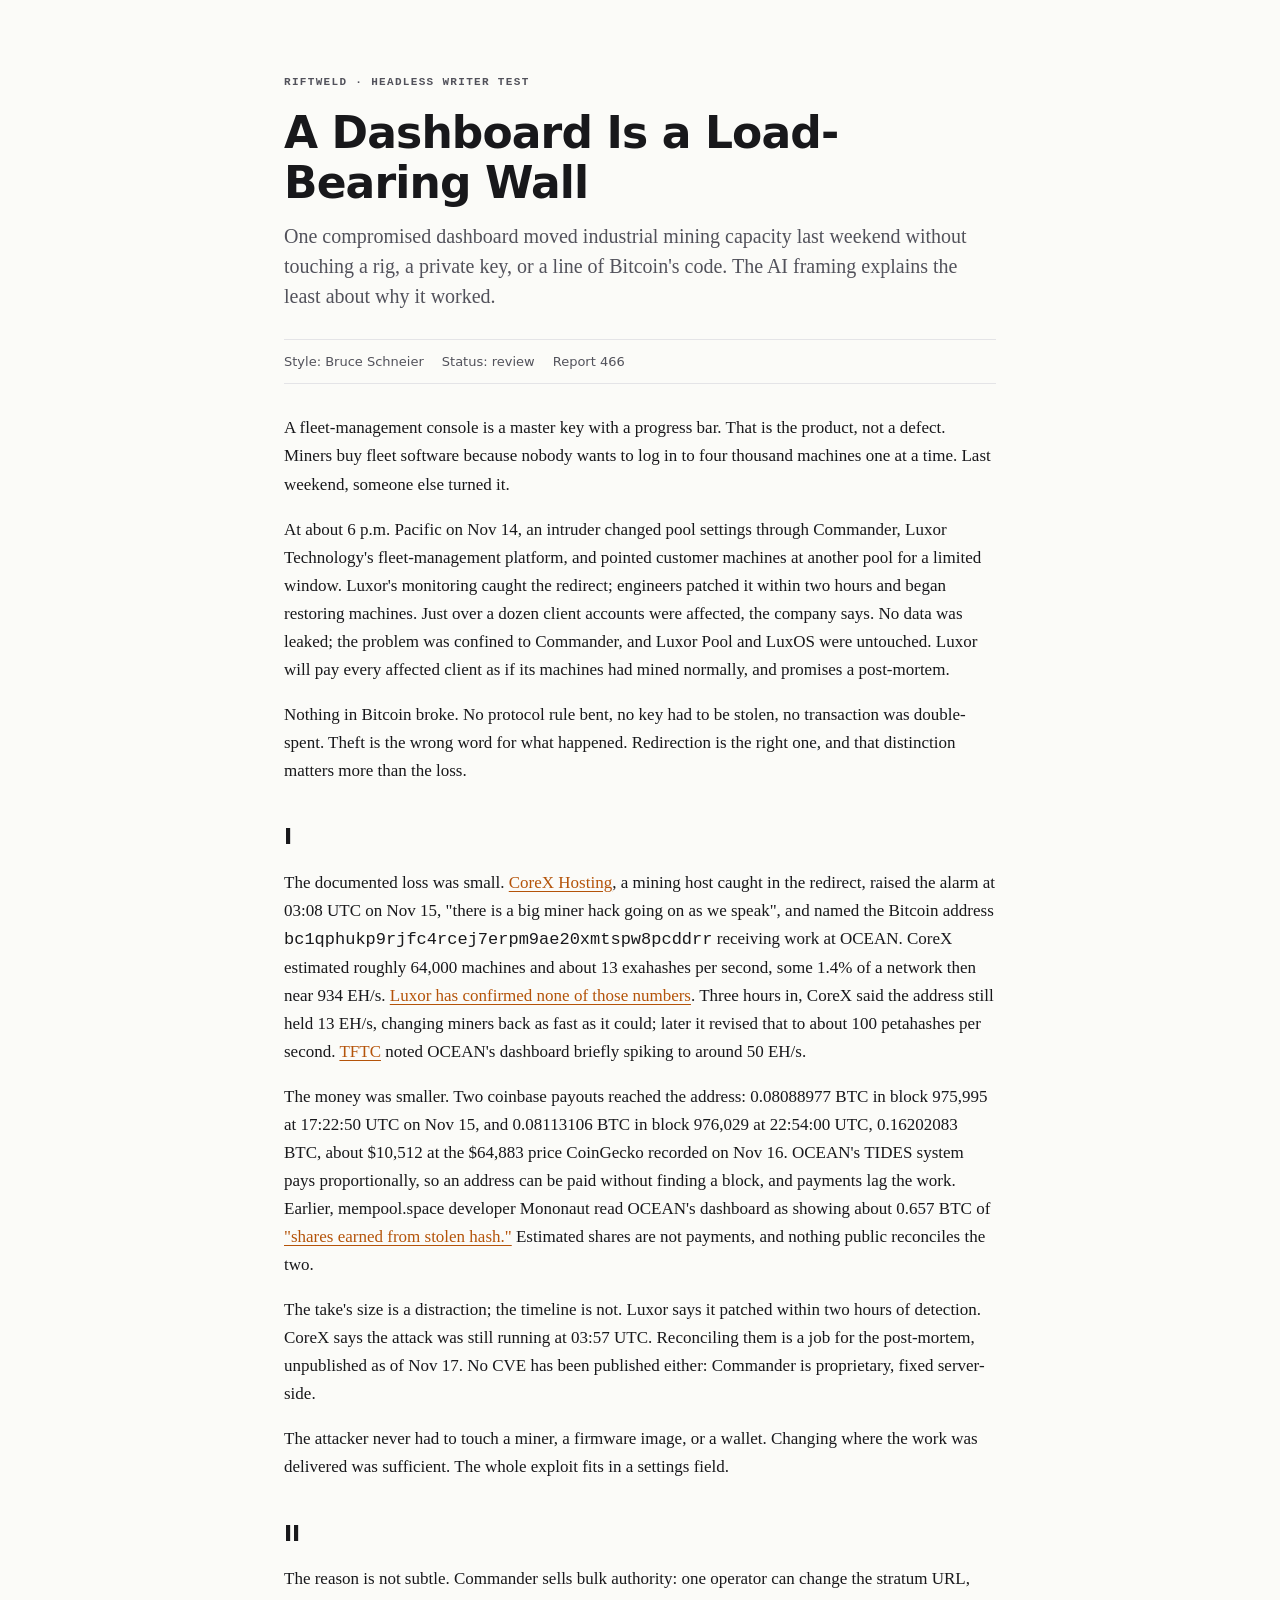
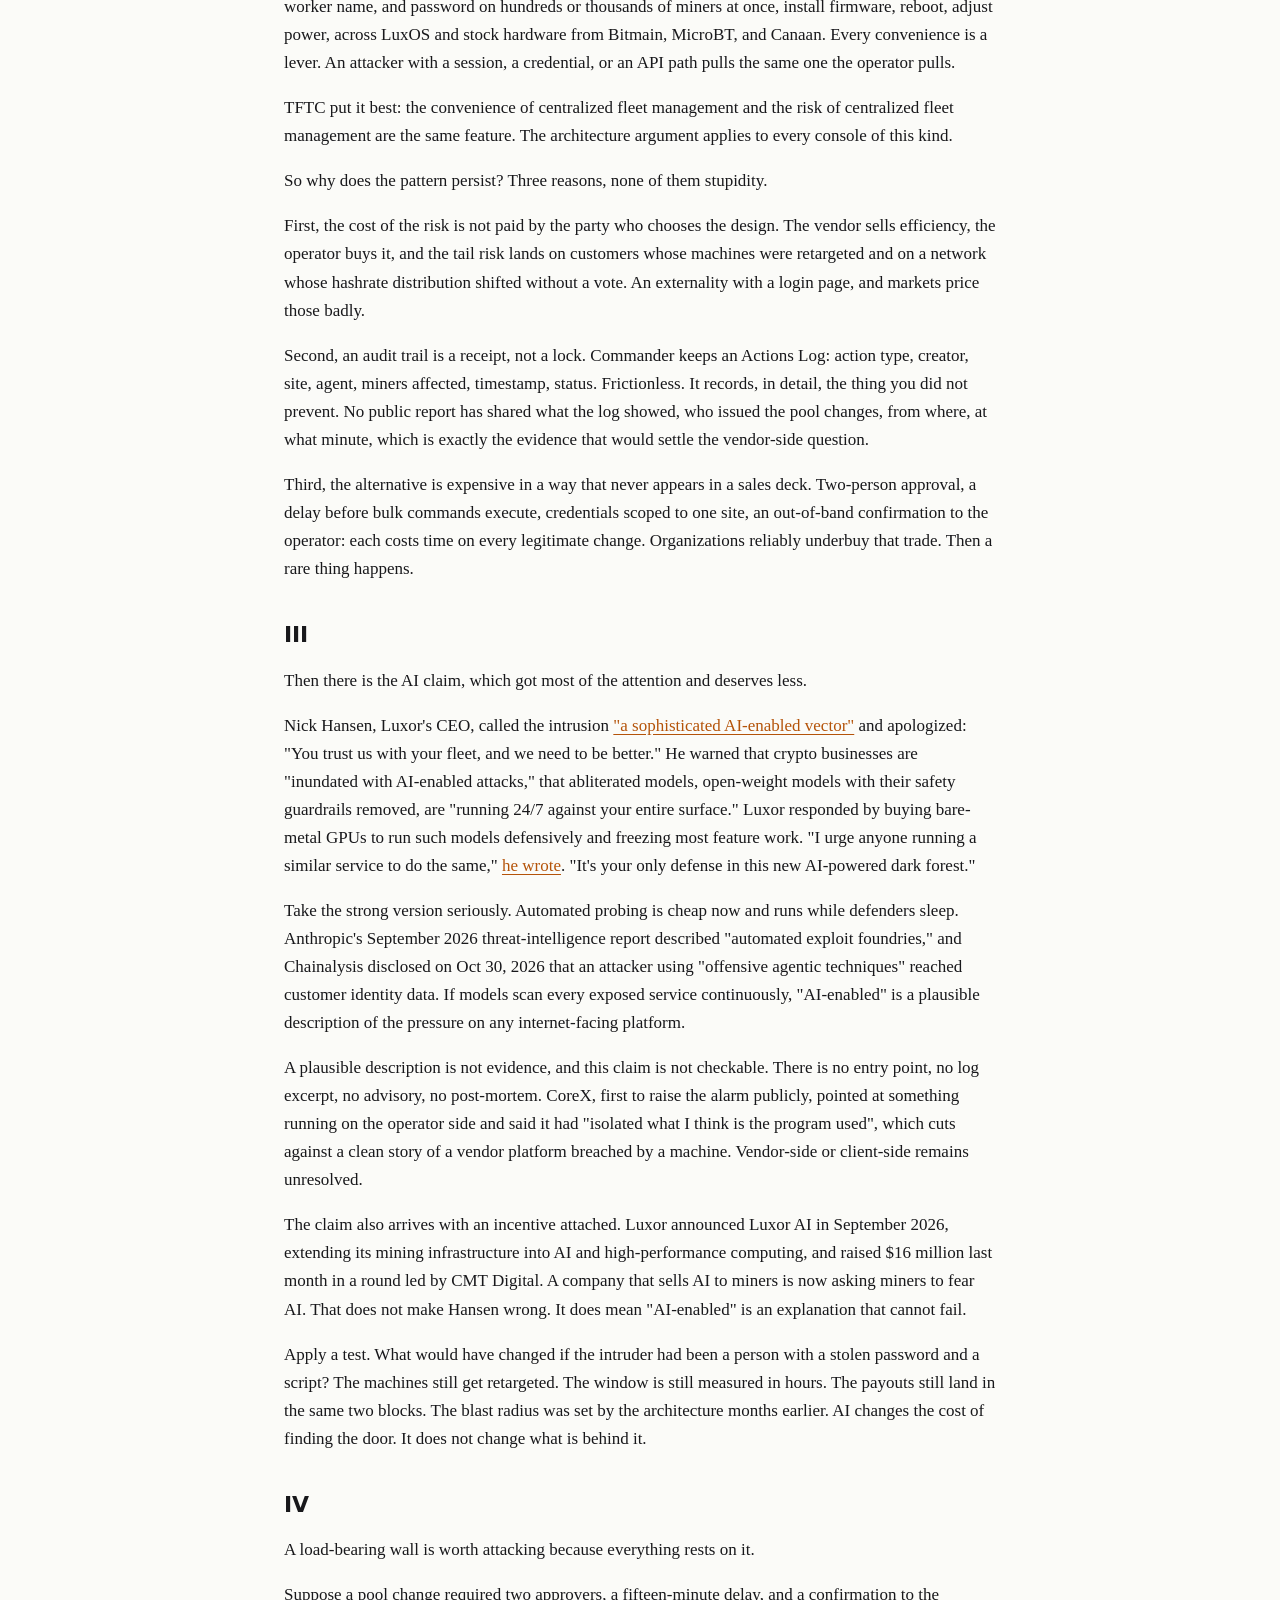
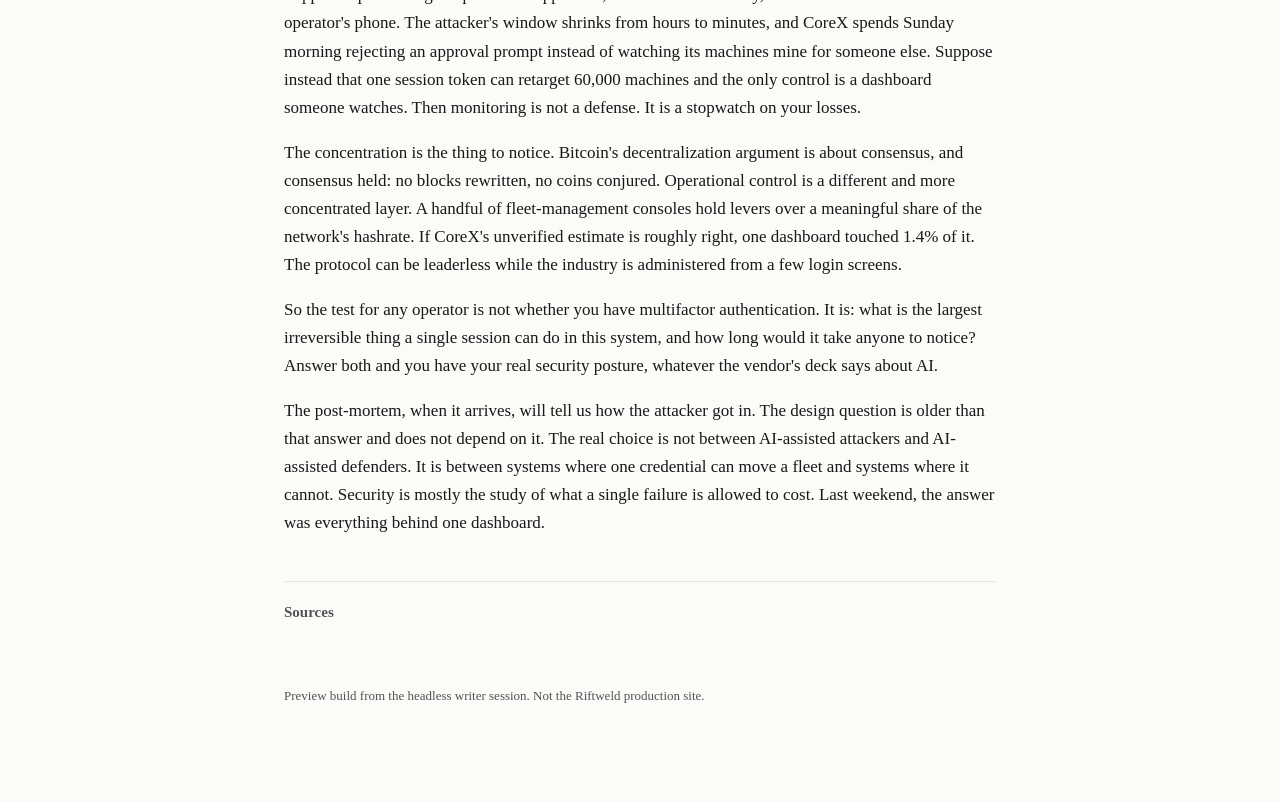
==== articles/a-dashboard-is-a-load-bearing-wall.html @ daaacf5c "Publish Ducklin, Schneier and Kettle versions of the Luxor report" ====
<!doctype html>
<html lang="en"><head><meta charset="utf-8"><meta name="viewport" content="width=device-width,initial-scale=1">
<title>A Dashboard Is a Load-Bearing Wall · Riftweld preview</title><link rel="stylesheet" href="../assets/style.css"></head>
<body><div class="wrap">
<p class="eyebrow">Riftweld · headless writer test</p>
<h1>A Dashboard Is a Load-Bearing Wall</h1>
<p class="standfirst">One compromised dashboard moved industrial mining capacity last weekend without touching a rig, a private key, or a line of Bitcoin's code. The AI framing explains the least about why it worked.</p>
<div class="meta"><span>Style: Bruce Schneier</span><span>Status: review</span><span>Report 466</span></div>
<p>A fleet-management console is a master key with a progress bar. That is the product, not a defect. Miners buy fleet software because nobody wants to log in to four thousand machines one at a time. Last weekend, someone else turned it.</p>
<p>At about 6 p.m. Pacific on Nov 14, an intruder changed pool settings through Commander, Luxor Technology's fleet-management platform, and pointed customer machines at another pool for a limited window. Luxor's monitoring caught the redirect; engineers patched it within two hours and began restoring machines. Just over a dozen client accounts were affected, the company says. No data was leaked; the problem was confined to Commander, and Luxor Pool and LuxOS were untouched. Luxor will pay every affected client as if its machines had mined normally, and promises a post-mortem.</p>
<p>Nothing in Bitcoin broke. No protocol rule bent, no key had to be stolen, no transaction was double-spent. Theft is the wrong word for what happened. Redirection is the right one, and that distinction matters more than the loss.</p>
<h2>I</h2>
<p>The documented loss was small. <a href="https://x.com/CoreX_Hosting/status/2121802488898863443">CoreX Hosting</a>, a mining host caught in the redirect, raised the alarm at 03:08 UTC on Nov 15, "there is a big miner hack going on as we speak", and named the Bitcoin address <code>bc1qphukp9rjfc4rcej7erpm9ae20xmtspw8pcddrr</code> receiving work at OCEAN. CoreX estimated roughly 64,000 machines and about 13 exahashes per second, some 1.4% of a network then near 934 EH/s. <a href="https://x.com/luxor/status/2122018094914601464">Luxor has confirmed none of those numbers</a>. Three hours in, CoreX said the address still held 13 EH/s, changing miners back as fast as it could; later it revised that to about 100 petahashes per second. <a href="https://www.tftc.io/luxor-commander-hijack-ai-attack-hashrate-redirect-ocean">TFTC</a> noted OCEAN's dashboard briefly spiking to around 50 EH/s.</p>
<p>The money was smaller. Two coinbase payouts reached the address: 0.08088977 BTC in block 975,995 at 17:22:50 UTC on Nov 15, and 0.08113106 BTC in block 976,029 at 22:54:00 UTC, 0.16202083 BTC, about $10,512 at the $64,883 price CoinGecko recorded on Nov 16. OCEAN's TIDES system pays proportionally, so an address can be paid without finding a block, and payments lag the work. Earlier, mempool.space developer Mononaut read OCEAN's dashboard as showing about 0.657 BTC of <a href="https://news.bitcoin.com/security/luxor-confirms-bitcoin-mining-hack-and-reveals-ai-enabled-attack/">"shares earned from stolen hash."</a> Estimated shares are not payments, and nothing public reconciles the two.</p>
<p>The take's size is a distraction; the timeline is not. Luxor says it patched within two hours of detection. CoreX says the attack was still running at 03:57 UTC. Reconciling them is a job for the post-mortem, unpublished as of Nov 17. No CVE has been published either: Commander is proprietary, fixed server-side.</p>
<p>The attacker never had to touch a miner, a firmware image, or a wallet. Changing where the work was delivered was sufficient. The whole exploit fits in a settings field.</p>
<h2>II</h2>
<p>The reason is not subtle. Commander sells bulk authority: one operator can change the stratum URL, worker name, and password on hundreds or thousands of miners at once, install firmware, reboot, adjust power, across LuxOS and stock hardware from Bitmain, MicroBT, and Canaan. Every convenience is a lever. An attacker with a session, a credential, or an API path pulls the same one the operator pulls.</p>
<p>TFTC put it best: the convenience of centralized fleet management and the risk of centralized fleet management are the same feature. The architecture argument applies to every console of this kind.</p>
<p>So why does the pattern persist? Three reasons, none of them stupidity.</p>
<p>First, the cost of the risk is not paid by the party who chooses the design. The vendor sells efficiency, the operator buys it, and the tail risk lands on customers whose machines were retargeted and on a network whose hashrate distribution shifted without a vote. An externality with a login page, and markets price those badly.</p>
<p>Second, an audit trail is a receipt, not a lock. Commander keeps an Actions Log: action type, creator, site, agent, miners affected, timestamp, status. Frictionless. It records, in detail, the thing you did not prevent. No public report has shared what the log showed, who issued the pool changes, from where, at what minute, which is exactly the evidence that would settle the vendor-side question.</p>
<p>Third, the alternative is expensive in a way that never appears in a sales deck. Two-person approval, a delay before bulk commands execute, credentials scoped to one site, an out-of-band confirmation to the operator: each costs time on every legitimate change. Organizations reliably underbuy that trade. Then a rare thing happens.</p>
<h2>III</h2>
<p>Then there is the AI claim, which got most of the attention and deserves less.</p>
<p>Nick Hansen, Luxor's CEO, called the intrusion <a href="https://x.com/hash_bender/status/2122016210628096216">"a sophisticated AI-enabled vector"</a> and apologized: "You trust us with your fleet, and we need to be better." He warned that crypto businesses are "inundated with AI-enabled attacks," that abliterated models, open-weight models with their safety guardrails removed, are "running 24/7 against your entire surface." Luxor responded by buying bare-metal GPUs to run such models defensively and freezing most feature work. "I urge anyone running a similar service to do the same," <a href="https://www.altcoinbuzz.io/luxor-s-miner-hijack-was-ai-behind-the-attack">he wrote</a>. "It's your only defense in this new AI-powered dark forest."</p>
<p>Take the strong version seriously. Automated probing is cheap now and runs while defenders sleep. Anthropic's September 2026 threat-intelligence report described "automated exploit foundries," and Chainalysis disclosed on Oct 30, 2026 that an attacker using "offensive agentic techniques" reached customer identity data. If models scan every exposed service continuously, "AI-enabled" is a plausible description of the pressure on any internet-facing platform.</p>
<p>A plausible description is not evidence, and this claim is not checkable. There is no entry point, no log excerpt, no advisory, no post-mortem. CoreX, first to raise the alarm publicly, pointed at something running on the operator side and said it had "isolated what I think is the program used", which cuts against a clean story of a vendor platform breached by a machine. Vendor-side or client-side remains unresolved.</p>
<p>The claim also arrives with an incentive attached. Luxor announced Luxor AI in September 2026, extending its mining infrastructure into AI and high-performance computing, and raised $16 million last month in a round led by CMT Digital. A company that sells AI to miners is now asking miners to fear AI. That does not make Hansen wrong. It does mean "AI-enabled" is an explanation that cannot fail.</p>
<p>Apply a test. What would have changed if the intruder had been a person with a stolen password and a script? The machines still get retargeted. The window is still measured in hours. The payouts still land in the same two blocks. The blast radius was set by the architecture months earlier. AI changes the cost of finding the door. It does not change what is behind it.</p>
<h2>IV</h2>
<p>A load-bearing wall is worth attacking because everything rests on it.</p>
<p>Suppose a pool change required two approvers, a fifteen-minute delay, and a confirmation to the operator's phone. The attacker's window shrinks from hours to minutes, and CoreX spends Sunday morning rejecting an approval prompt instead of watching its machines mine for someone else. Suppose instead that one session token can retarget 60,000 machines and the only control is a dashboard someone watches. Then monitoring is not a defense. It is a stopwatch on your losses.</p>
<p>The concentration is the thing to notice. Bitcoin's decentralization argument is about consensus, and consensus held: no blocks rewritten, no coins conjured. Operational control is a different and more concentrated layer. A handful of fleet-management consoles hold levers over a meaningful share of the network's hashrate. If CoreX's unverified estimate is roughly right, one dashboard touched 1.4% of it. The protocol can be leaderless while the industry is administered from a few login screens.</p>
<p>So the test for any operator is not whether you have multifactor authentication. It is: what is the largest irreversible thing a single session can do in this system, and how long would it take anyone to notice? Answer both and you have your real security posture, whatever the vendor's deck says about AI.</p>
<p>The post-mortem, when it arrives, will tell us how the attacker got in. The design question is older than that answer and does not depend on it. The real choice is not between AI-assisted attackers and AI-assisted defenders. It is between systems where one credential can move a fleet and systems where it cannot. Security is mostly the study of what a single failure is allowed to cost. Last weekend, the answer was everything behind one dashboard.</p>
<div class="src"><strong>Sources</strong></div>
<footer>Preview build from the headless writer session. Not the Riftweld production site.</footer>
</div></body></html>
---- assets/style.css ----
:root { --ink:#18181b; --muted:#52525b; --line:#e4e4e7; --paper:#fbfbf8; --accent:#b45309; }
* { box-sizing:border-box; }
body { margin:0; background:var(--paper); color:var(--ink); font:17px/1.65 ui-serif, Georgia, serif; }
.wrap { max-width:760px; margin:0 auto; padding:64px 24px 96px; }
.eyebrow { font:600 11px/1.4 ui-monospace, monospace; letter-spacing:.12em; text-transform:uppercase; color:var(--muted); }
h1 { font:650 clamp(30px,4.5vw,44px)/1.12 ui-sans-serif, system-ui, sans-serif; letter-spacing:-.02em; margin:18px 0 14px; }
.standfirst { font-size:20px; line-height:1.5; color:var(--muted); margin:0 0 28px; }
h2 { font:650 22px/1.3 ui-sans-serif, system-ui, sans-serif; letter-spacing:-.01em; margin:38px 0 12px; }
a { color:var(--accent); text-underline-offset:3px; }
.meta { border-top:1px solid var(--line); border-bottom:1px solid var(--line); padding:12px 0; margin:0 0 30px; font:13px/1.5 ui-sans-serif, system-ui, sans-serif; color:var(--muted); display:flex; gap:18px; flex-wrap:wrap; }
.src { margin-top:44px; padding-top:18px; border-top:1px solid var(--line); font-size:15px; color:var(--muted); }
.src a { display:block; margin:6px 0; }
.list a { display:block; padding:18px 0; border-bottom:1px solid var(--line); text-decoration:none; color:var(--ink); }
.list a b { font:600 19px/1.4 ui-sans-serif, system-ui, sans-serif; }
.list a span { display:block; color:var(--muted); font-size:15px; margin-top:4px; }
footer { margin-top:60px; font-size:13px; color:var(--muted); }
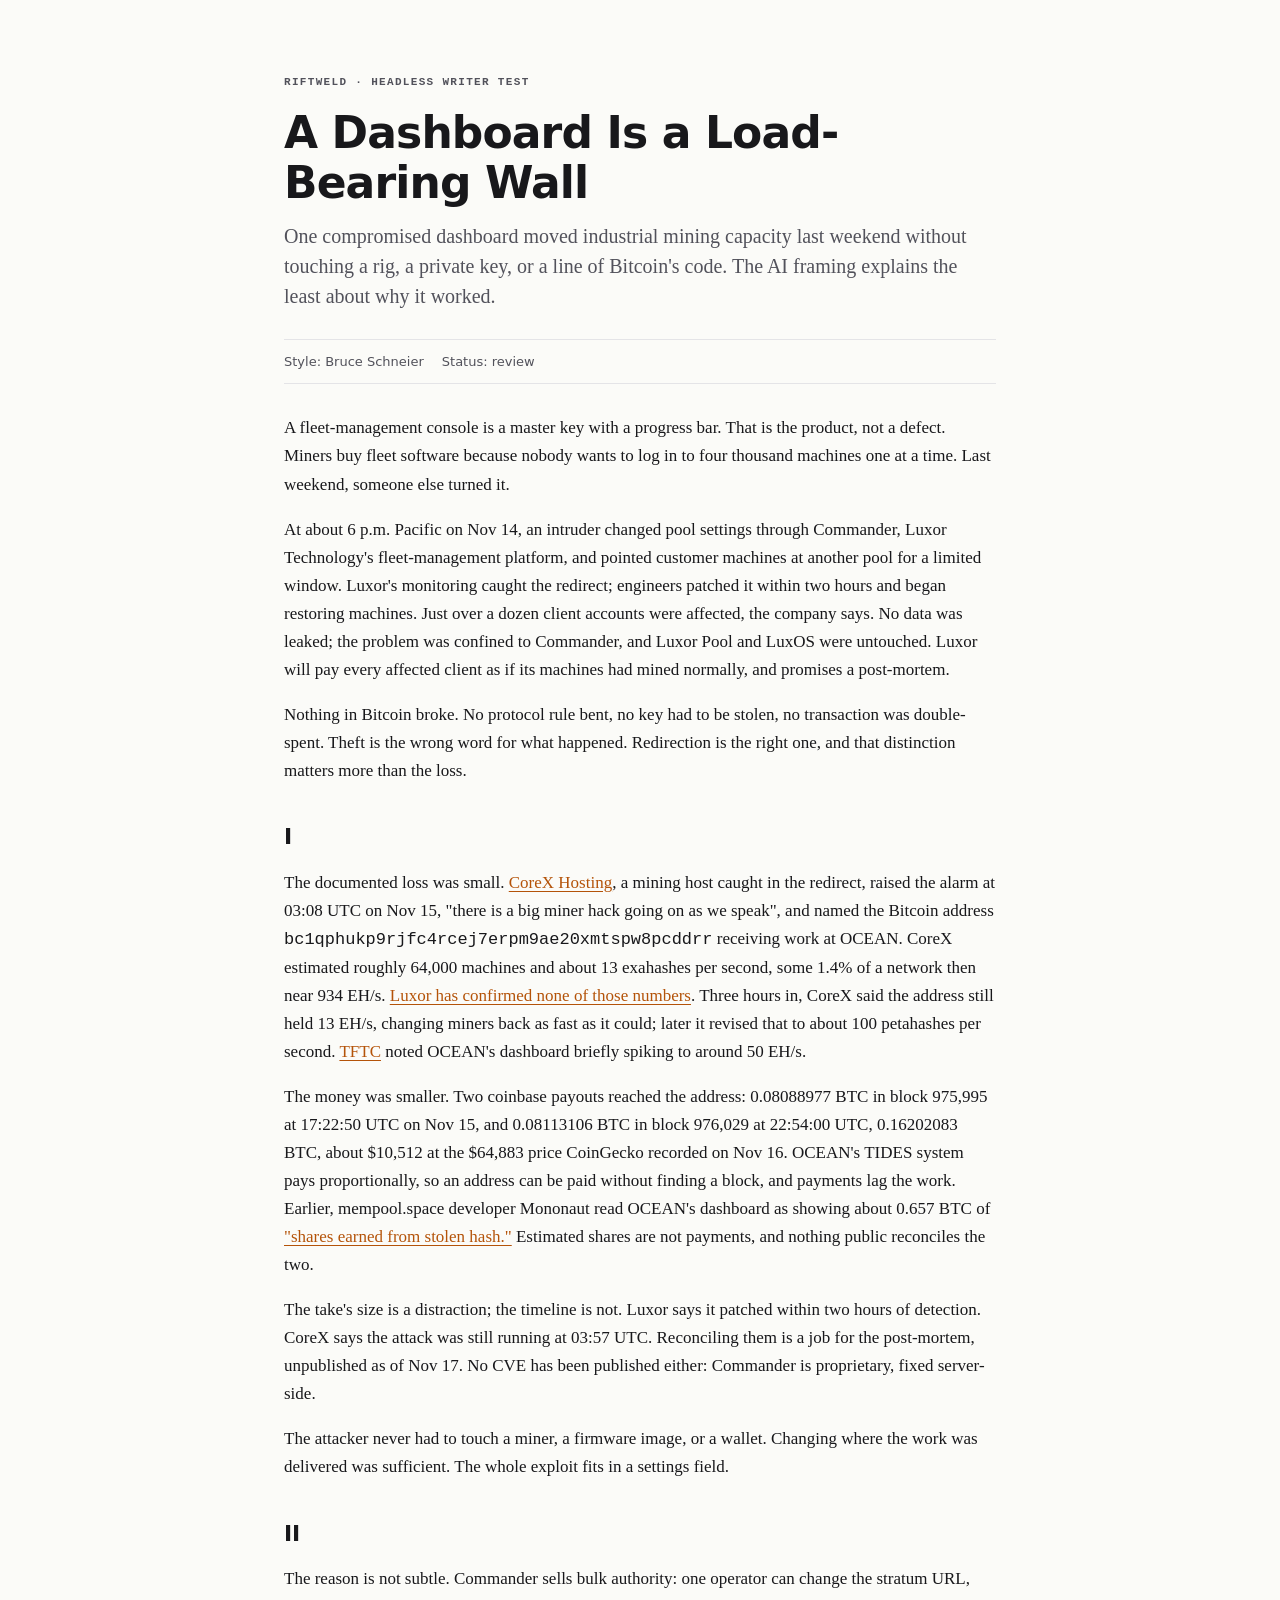
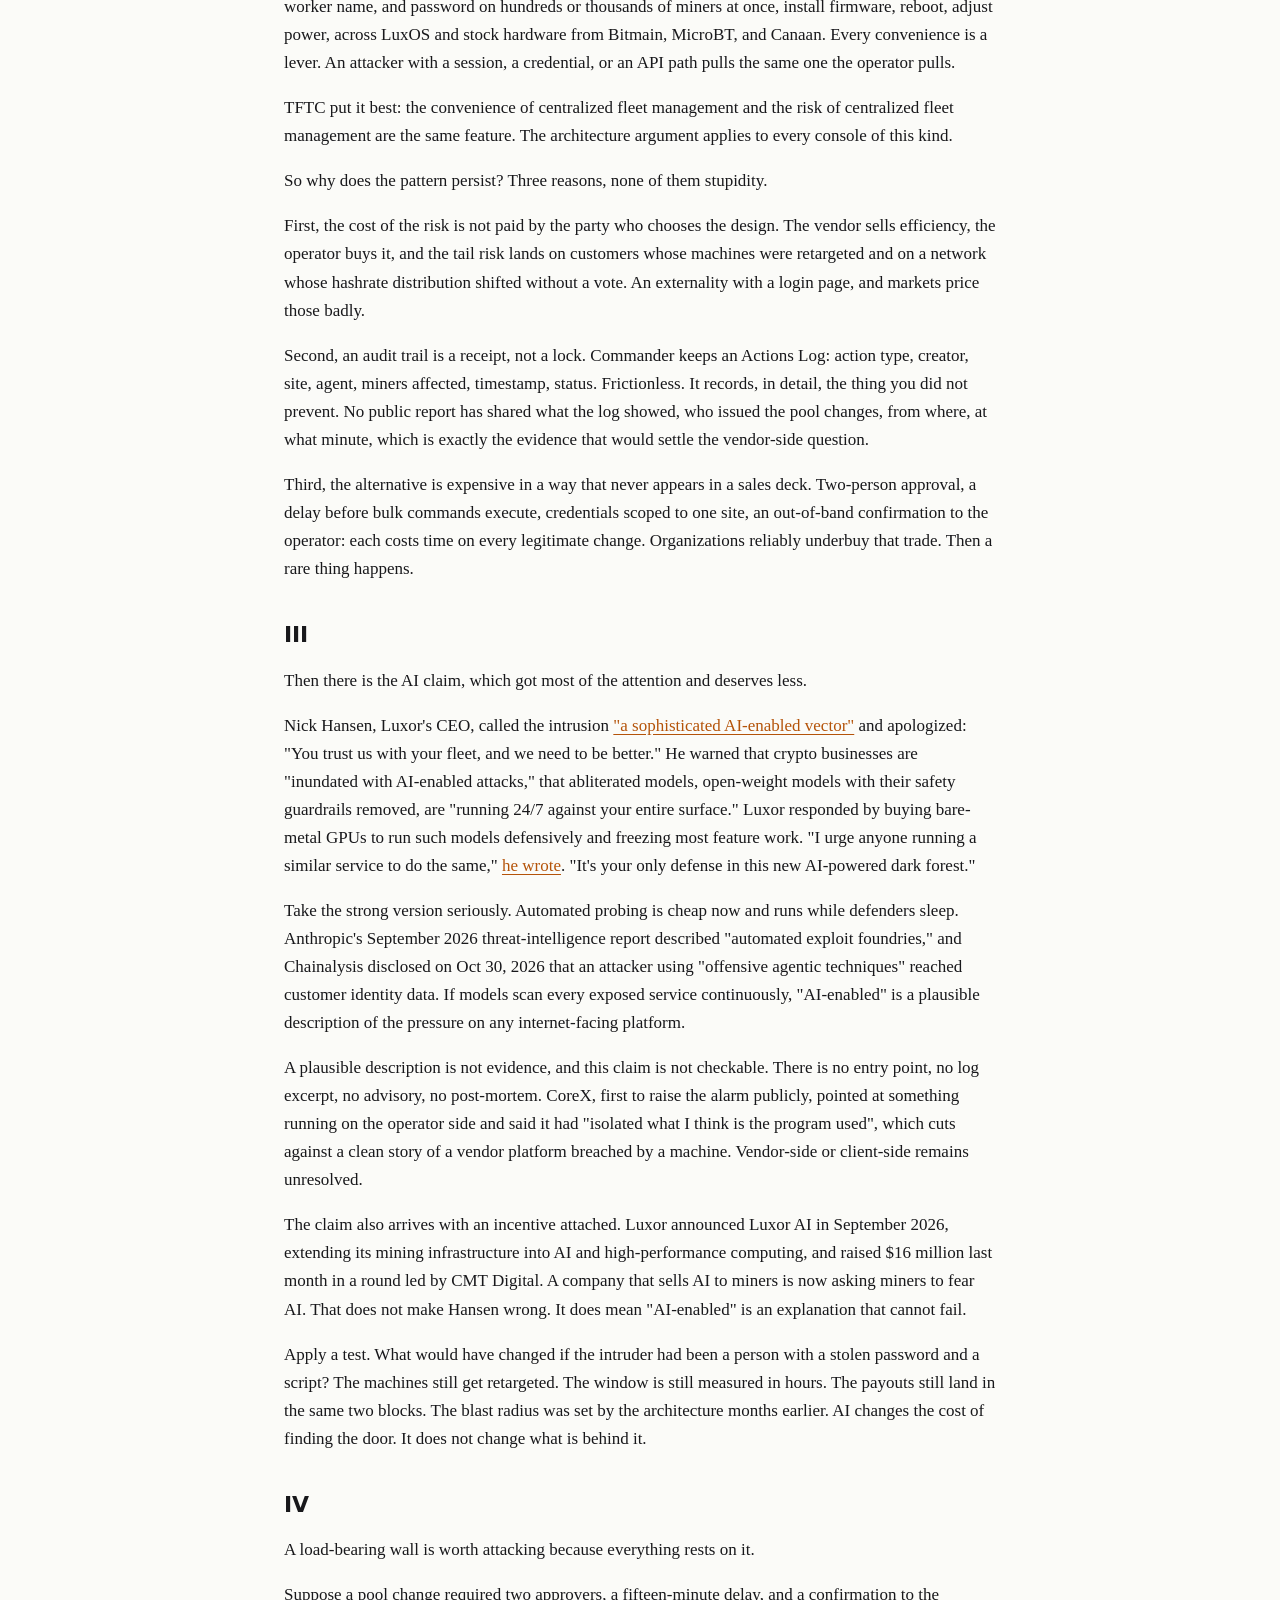
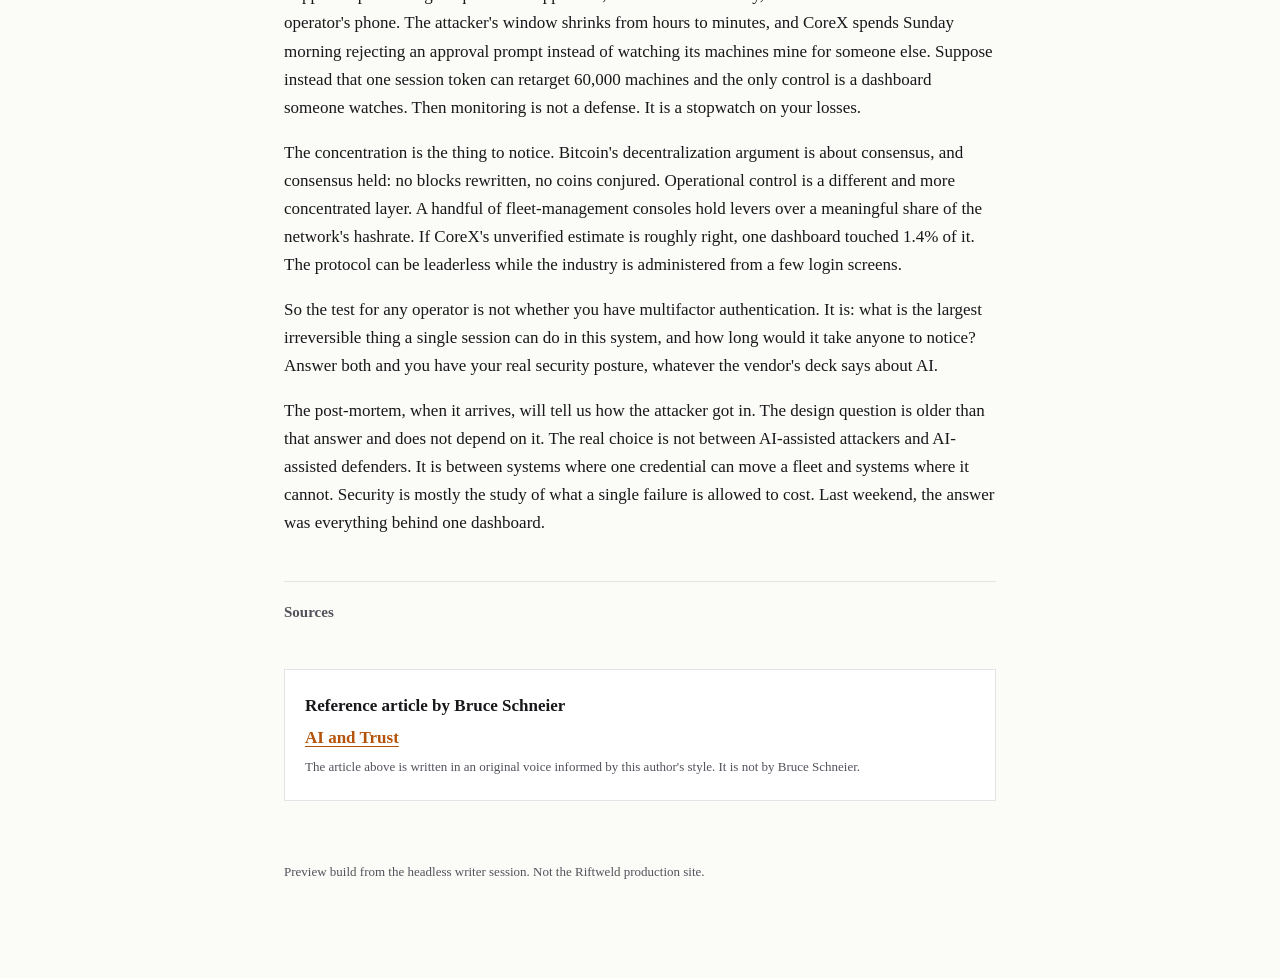
==== commit 8da224fa: "Add original-article links to every preview and the index" ====
--- a/articles/a-dashboard-is-a-load-bearing-wall.html
+++ b/articles/a-dashboard-is-a-load-bearing-wall.html
@@ -4,8 +4,8 @@
 <body><div class="wrap">
 <p class="eyebrow">Riftweld · headless writer test</p>
 <h1>A Dashboard Is a Load-Bearing Wall</h1>
-<p class="standfirst">One compromised dashboard moved industrial mining capacity last weekend without touching a rig, a private key, or a line of Bitcoin's code. The AI framing explains the least about why it worked.</p>
-<div class="meta"><span>Style: Bruce Schneier</span><span>Status: review</span><span>Report 466</span></div>
+<p class="standfirst">One compromised dashboard moved industrial mining capacity last weekend without touching a rig, a private key, or a line of Bitcoin&#x27;s code. The AI framing explains the least about why it worked.</p>
+<div class="meta"><span>Style: Bruce Schneier</span><span>Status: review</span></div>
 <p>A fleet-management console is a master key with a progress bar. That is the product, not a defect. Miners buy fleet software because nobody wants to log in to four thousand machines one at a time. Last weekend, someone else turned it.</p>
 <p>At about 6 p.m. Pacific on Nov 14, an intruder changed pool settings through Commander, Luxor Technology's fleet-management platform, and pointed customer machines at another pool for a limited window. Luxor's monitoring caught the redirect; engineers patched it within two hours and began restoring machines. Just over a dozen client accounts were affected, the company says. No data was leaked; the problem was confined to Commander, and Luxor Pool and LuxOS were untouched. Luxor will pay every affected client as if its machines had mined normally, and promises a post-mortem.</p>
 <p>Nothing in Bitcoin broke. No protocol rule bent, no key had to be stolen, no transaction was double-spent. Theft is the wrong word for what happened. Redirection is the right one, and that distinction matters more than the loss.</p>
@@ -35,5 +35,6 @@
 <p>So the test for any operator is not whether you have multifactor authentication. It is: what is the largest irreversible thing a single session can do in this system, and how long would it take anyone to notice? Answer both and you have your real security posture, whatever the vendor's deck says about AI.</p>
 <p>The post-mortem, when it arrives, will tell us how the attacker got in. The design question is older than that answer and does not depend on it. The real choice is not between AI-assisted attackers and AI-assisted defenders. It is between systems where one credential can move a fleet and systems where it cannot. Security is mostly the study of what a single failure is allowed to cost. Last weekend, the answer was everything behind one dashboard.</p>
 <div class="src"><strong>Sources</strong></div>
+<div class="original"><p><strong>Reference article by Bruce Schneier</strong></p><p><a href="https://www.schneier.com/essays/archives/2023/12/ai-and-trust.html">AI and Trust</a></p><p class="muted">The article above is written in an original voice informed by this author's style. It is not by Bruce Schneier.</p></div>
 <footer>Preview build from the headless writer session. Not the Riftweld production site.</footer>
 </div></body></html>
--- a/assets/style.css
+++ b/assets/style.css
@@ -14,3 +14,12 @@
 .list a b { font:600 19px/1.4 ui-sans-serif, system-ui, sans-serif; }
 .list a span { display:block; color:var(--muted); font-size:15px; margin-top:4px; }
 footer { margin-top:60px; font-size:13px; color:var(--muted); }
+.item { padding:20px 0; border-bottom:1px solid var(--line); }
+.item-title { text-decoration:none; color:var(--ink); font:600 19px/1.4 ui-sans-serif, system-ui, sans-serif; }
+.item-lede { margin:6px 0; color:var(--muted); font-size:15px; }
+.item-meta { margin:0; font-size:13px; color:var(--muted); }
+.item-meta a { color:var(--accent); }
+.original { margin-top:44px; padding:18px 20px; border:1px solid var(--line); background:#fff; }
+.original p { margin:4px 0; }
+.original a { font-weight:600; }
+.muted { color:var(--muted); font-size:13px; }
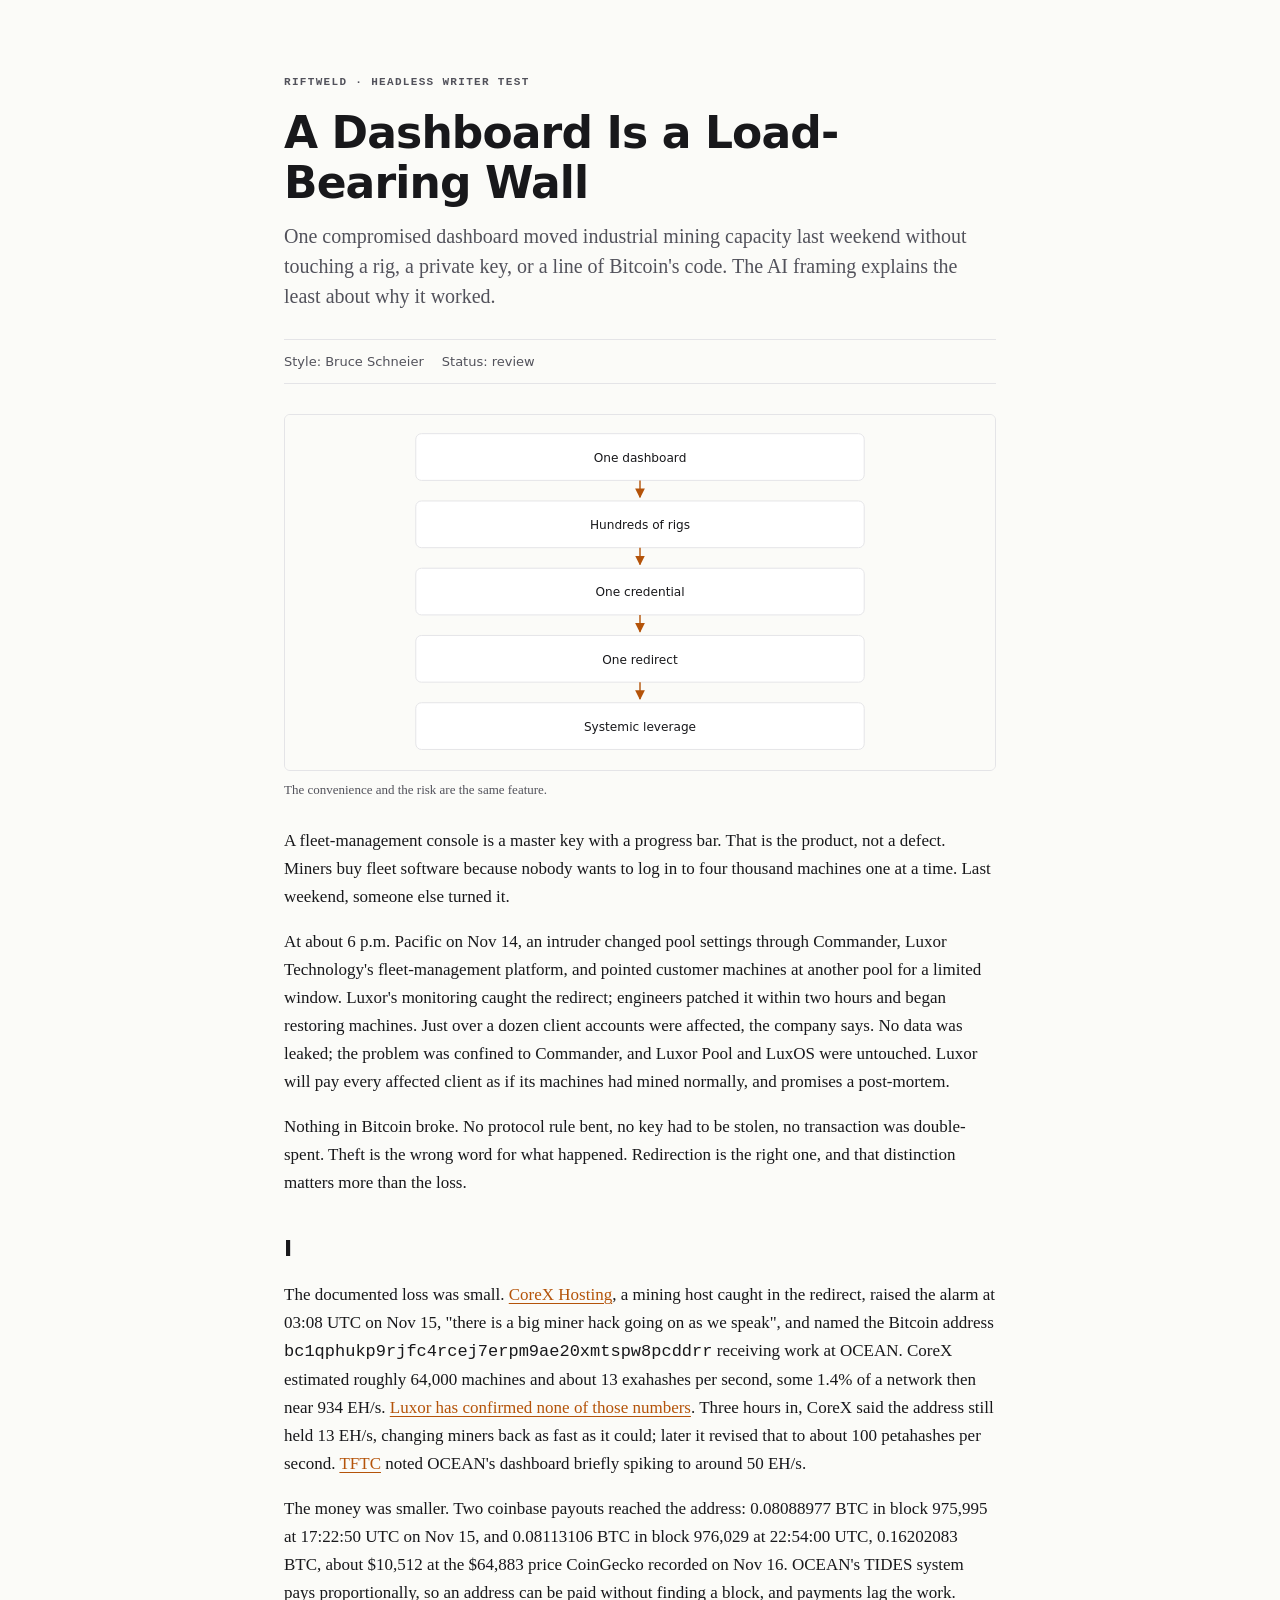
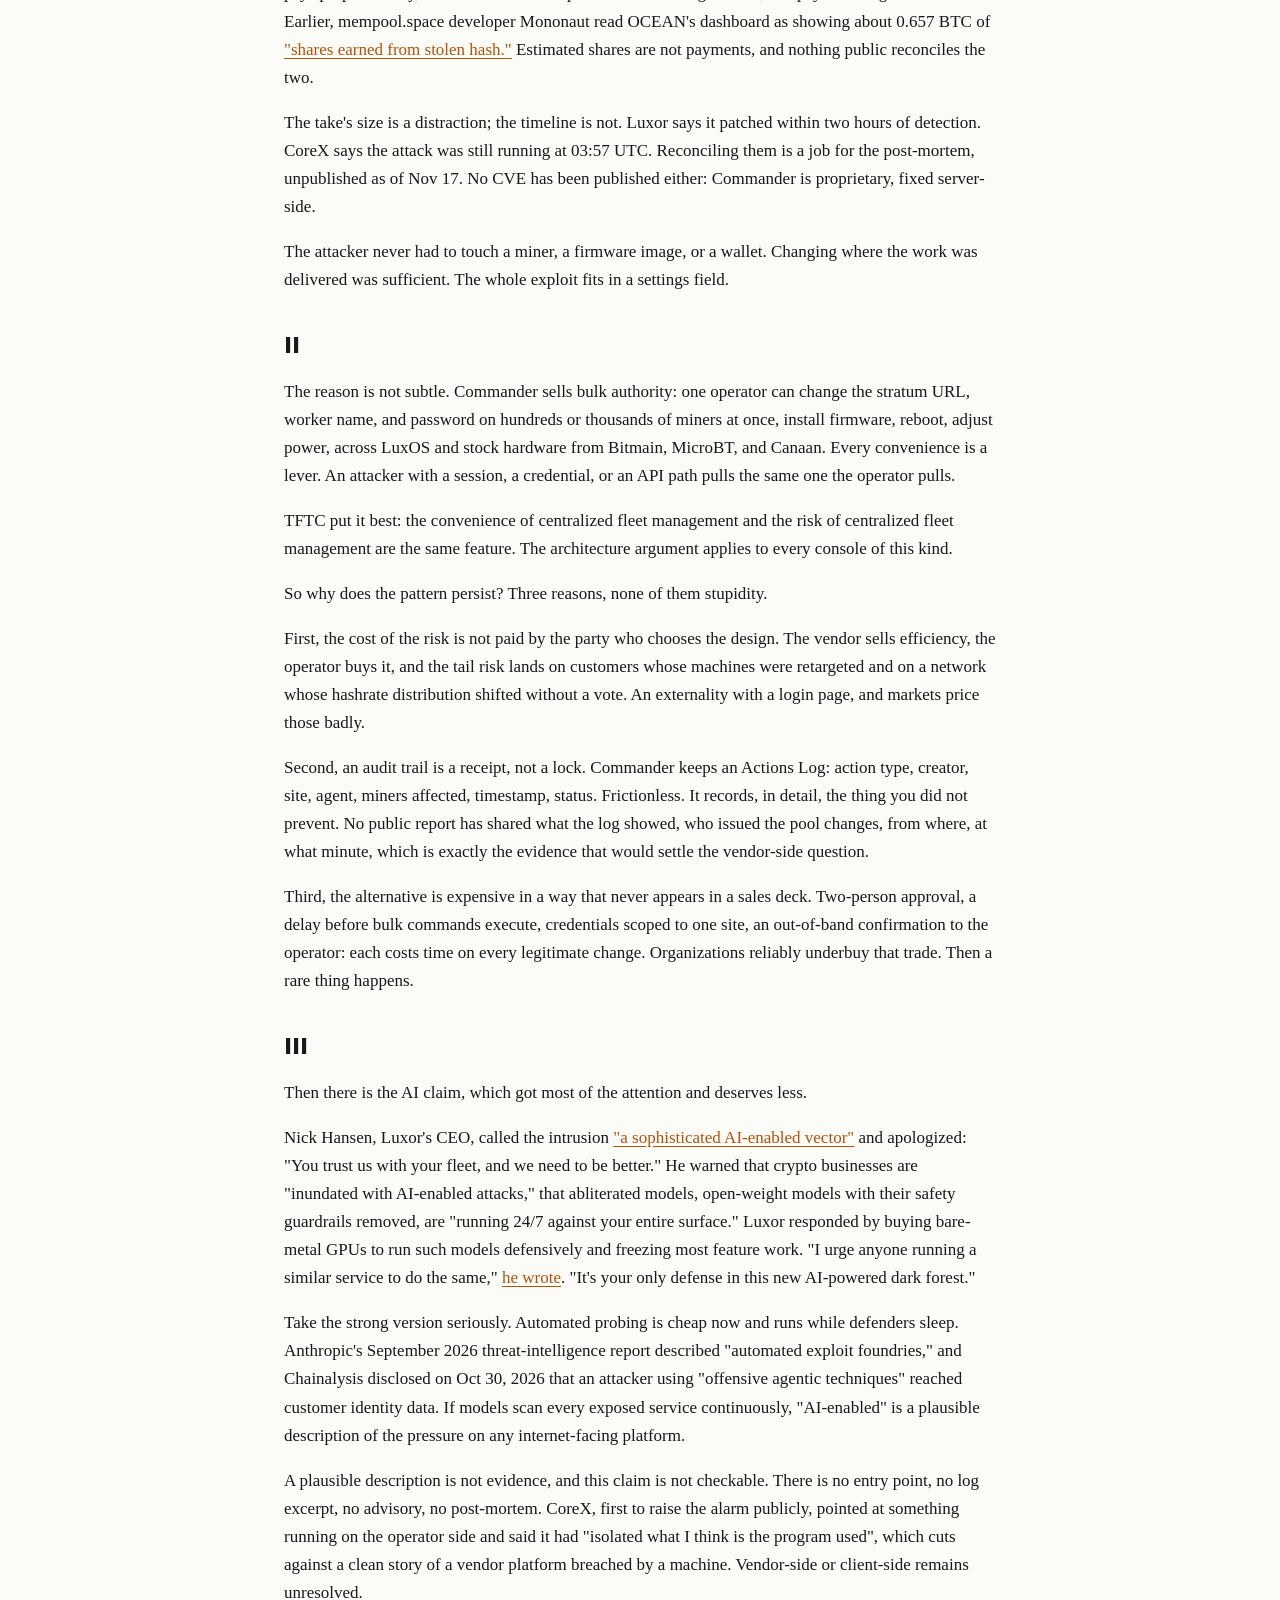
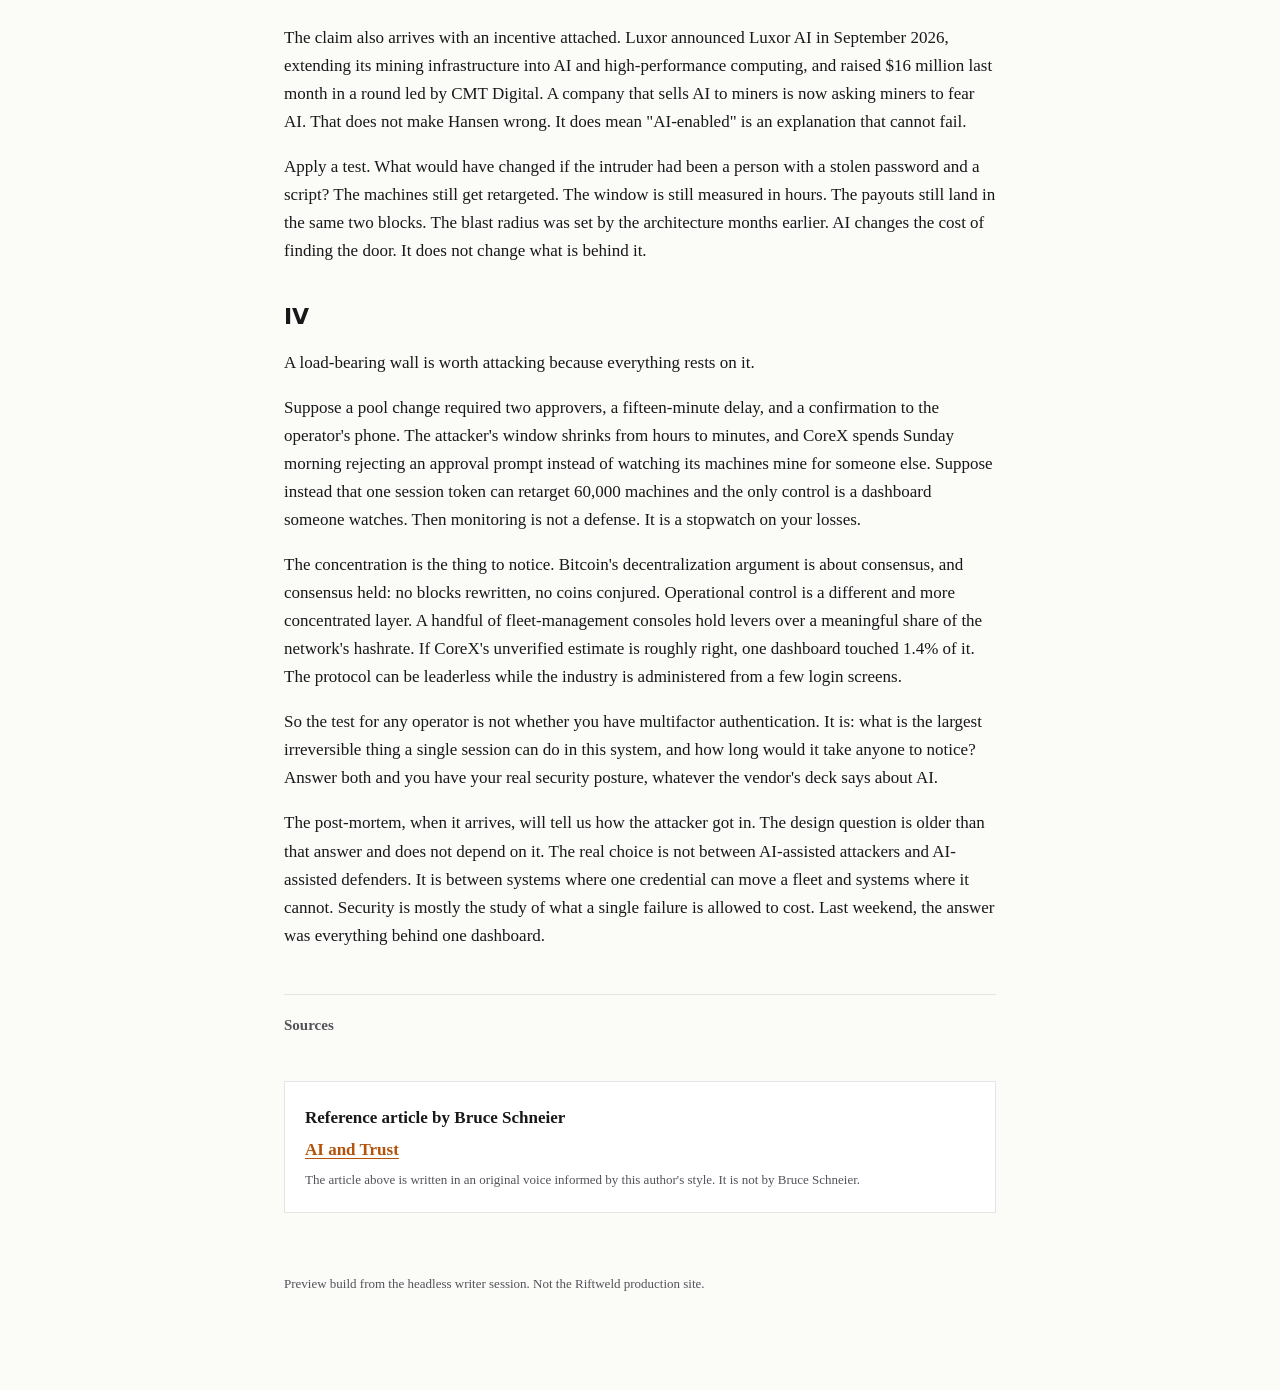
==== commit 5ed62934: "Add code-drawn diagrams to each preview article" ====
--- a/articles/a-dashboard-is-a-load-bearing-wall.html
+++ b/articles/a-dashboard-is-a-load-bearing-wall.html
@@ -6,6 +6,7 @@
 <h1>A Dashboard Is a Load-Bearing Wall</h1>
 <p class="standfirst">One compromised dashboard moved industrial mining capacity last weekend without touching a rig, a private key, or a line of Bitcoin&#x27;s code. The AI framing explains the least about why it worked.</p>
 <div class="meta"><span>Style: Bruce Schneier</span><span>Status: review</span></div>
+<figure class="diagram"><svg viewBox="0 0 760 380" xmlns="http://www.w3.org/2000/svg" role="img" aria-label="stack"><defs><marker id="ar" viewBox="0 0 10 10" refX="9" refY="5" markerWidth="7" markerHeight="7" orient="auto-start-reverse"><path d="M0 0L10 5L0 10z" fill="#b45309"/></marker></defs><style>.b{fill:#fff;stroke:#e4e4e7;} .t{font:500 13px ui-sans-serif,system-ui;fill:#18181b} .s{font:400 11px ui-sans-serif,system-ui;fill:#52525b} .a{stroke:#b45309;stroke-width:1.5;fill:none} .d{fill:#b45309} .l{stroke:#e4e4e7;stroke-width:1}</style><rect x="0" y="0" width="760" height="380" fill="#fbfbf8"/><rect class="b" x="140" y="20" width="480" height="50" rx="6"/><text x="380.0" y="50.0" class="t" text-anchor="middle">One dashboard</text><line class="a" x1="380.0" y1="70" x2="380.0" y2="88" marker-end="url(#ar)"/><rect class="b" x="140" y="92" width="480" height="50" rx="6"/><text x="380.0" y="122.0" class="t" text-anchor="middle">Hundreds of rigs</text><line class="a" x1="380.0" y1="142" x2="380.0" y2="160" marker-end="url(#ar)"/><rect class="b" x="140" y="164" width="480" height="50" rx="6"/><text x="380.0" y="194.0" class="t" text-anchor="middle">One credential</text><line class="a" x1="380.0" y1="214" x2="380.0" y2="232" marker-end="url(#ar)"/><rect class="b" x="140" y="236" width="480" height="50" rx="6"/><text x="380.0" y="266.0" class="t" text-anchor="middle">One redirect</text><line class="a" x1="380.0" y1="286" x2="380.0" y2="304" marker-end="url(#ar)"/><rect class="b" x="140" y="308" width="480" height="50" rx="6"/><text x="380.0" y="338.0" class="t" text-anchor="middle">Systemic leverage</text></svg><figcaption>The convenience and the risk are the same feature.</figcaption></figure>
 <p>A fleet-management console is a master key with a progress bar. That is the product, not a defect. Miners buy fleet software because nobody wants to log in to four thousand machines one at a time. Last weekend, someone else turned it.</p>
 <p>At about 6 p.m. Pacific on Nov 14, an intruder changed pool settings through Commander, Luxor Technology's fleet-management platform, and pointed customer machines at another pool for a limited window. Luxor's monitoring caught the redirect; engineers patched it within two hours and began restoring machines. Just over a dozen client accounts were affected, the company says. No data was leaked; the problem was confined to Commander, and Luxor Pool and LuxOS were untouched. Luxor will pay every affected client as if its machines had mined normally, and promises a post-mortem.</p>
 <p>Nothing in Bitcoin broke. No protocol rule bent, no key had to be stolen, no transaction was double-spent. Theft is the wrong word for what happened. Redirection is the right one, and that distinction matters more than the loss.</p>
@@ -35,6 +36,7 @@
 <p>So the test for any operator is not whether you have multifactor authentication. It is: what is the largest irreversible thing a single session can do in this system, and how long would it take anyone to notice? Answer both and you have your real security posture, whatever the vendor's deck says about AI.</p>
 <p>The post-mortem, when it arrives, will tell us how the attacker got in. The design question is older than that answer and does not depend on it. The real choice is not between AI-assisted attackers and AI-assisted defenders. It is between systems where one credential can move a fleet and systems where it cannot. Security is mostly the study of what a single failure is allowed to cost. Last weekend, the answer was everything behind one dashboard.</p>
 <div class="src"><strong>Sources</strong></div>
+
 <div class="original"><p><strong>Reference article by Bruce Schneier</strong></p><p><a href="https://www.schneier.com/essays/archives/2023/12/ai-and-trust.html">AI and Trust</a></p><p class="muted">The article above is written in an original voice informed by this author's style. It is not by Bruce Schneier.</p></div>
 <footer>Preview build from the headless writer session. Not the Riftweld production site.</footer>
 </div></body></html>
--- a/assets/style.css
+++ b/assets/style.css
@@ -23,3 +23,7 @@
 .original p { margin:4px 0; }
 .original a { font-weight:600; }
 .muted { color:var(--muted); font-size:13px; }
+
+.diagram { margin:26px 0; }
+.diagram svg { width:100%; height:auto; display:block; border:1px solid var(--line); border-radius:6px; background:#fbfbf8; }
+.diagram figcaption { font-size:13px; color:var(--muted); margin-top:8px; }
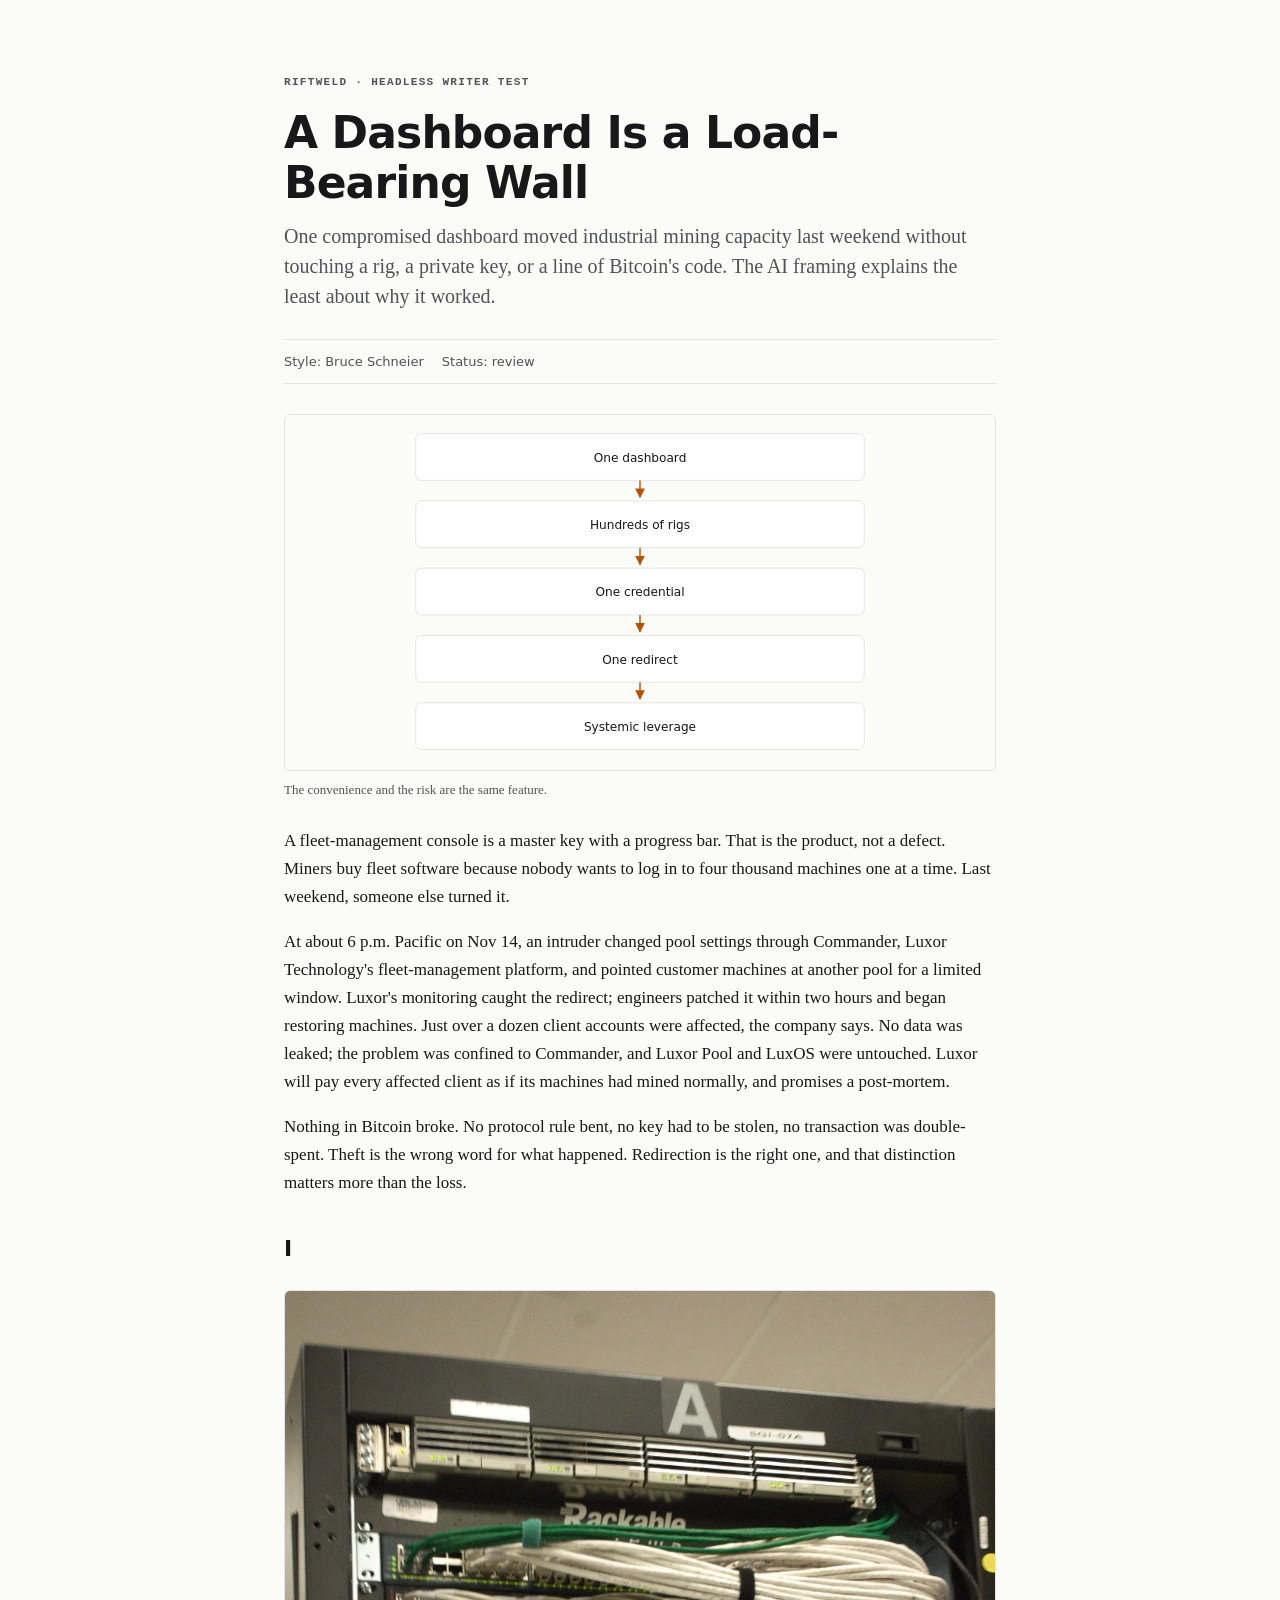
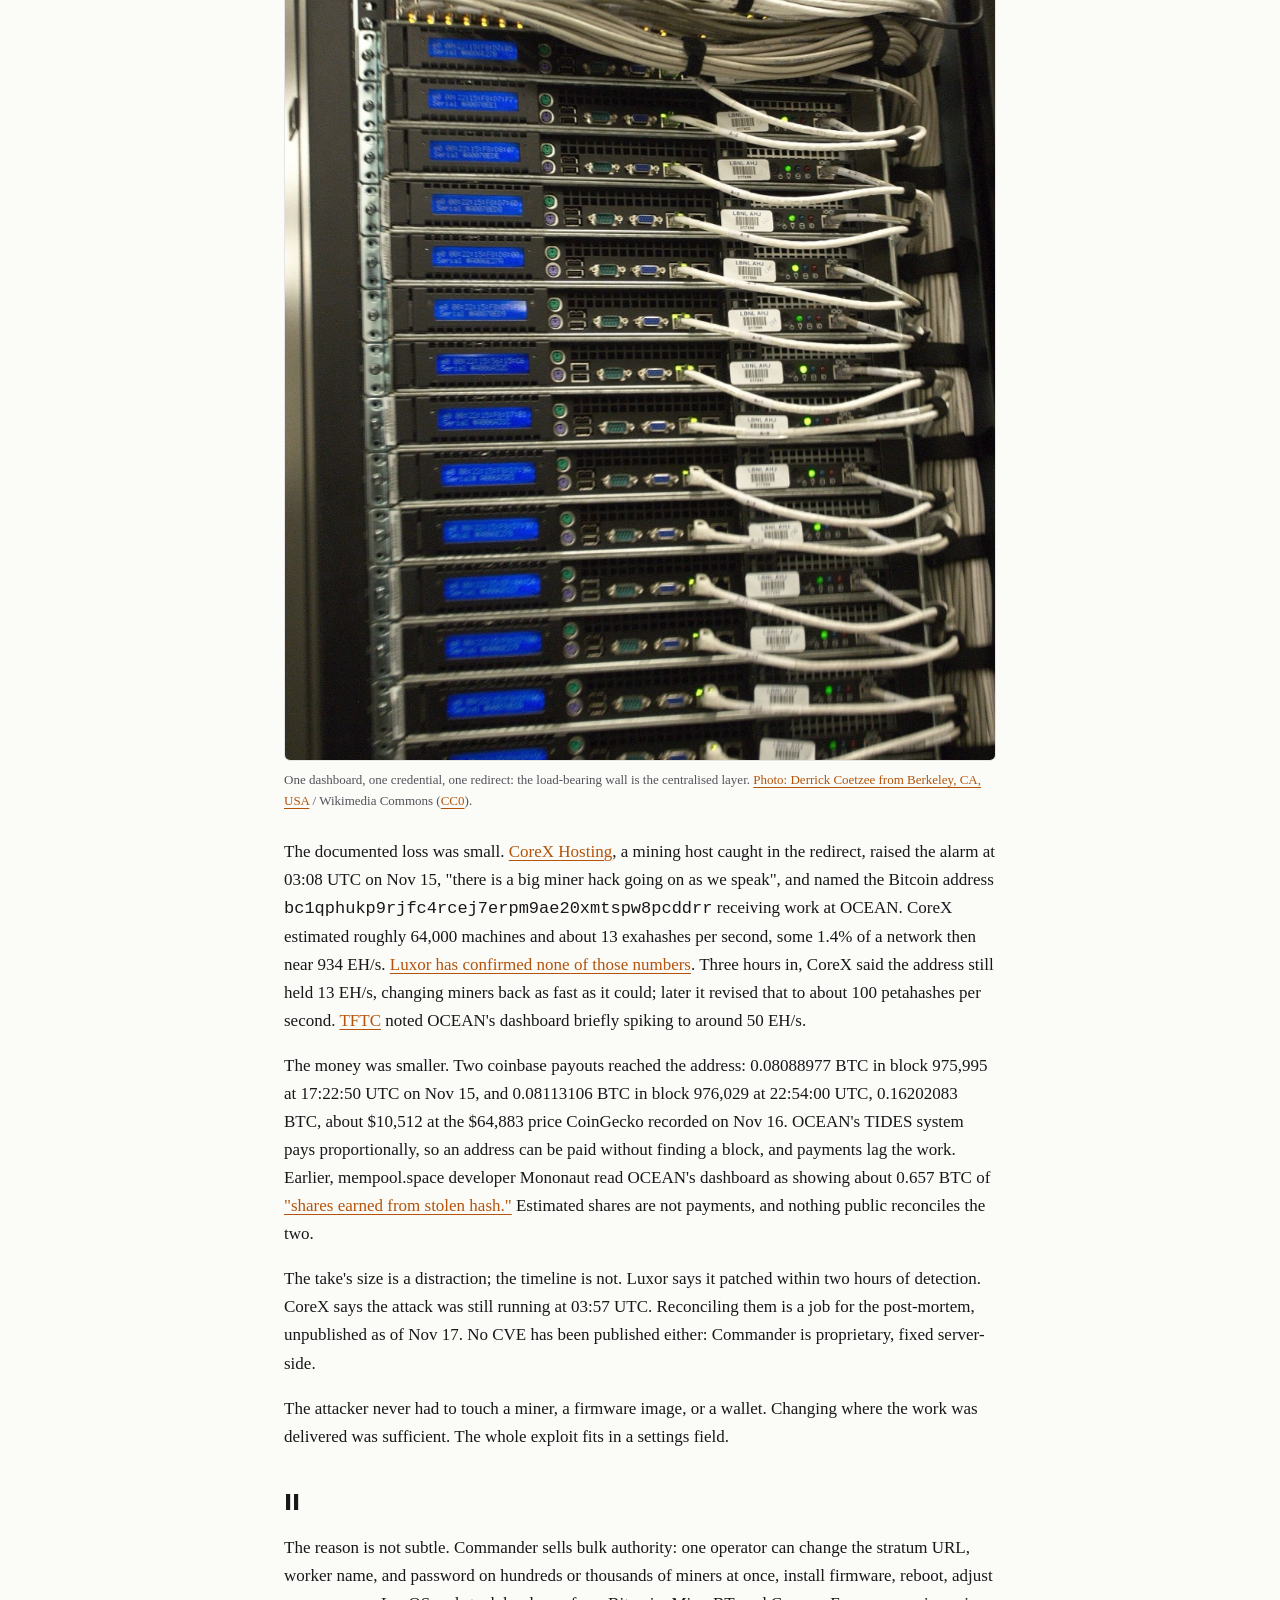
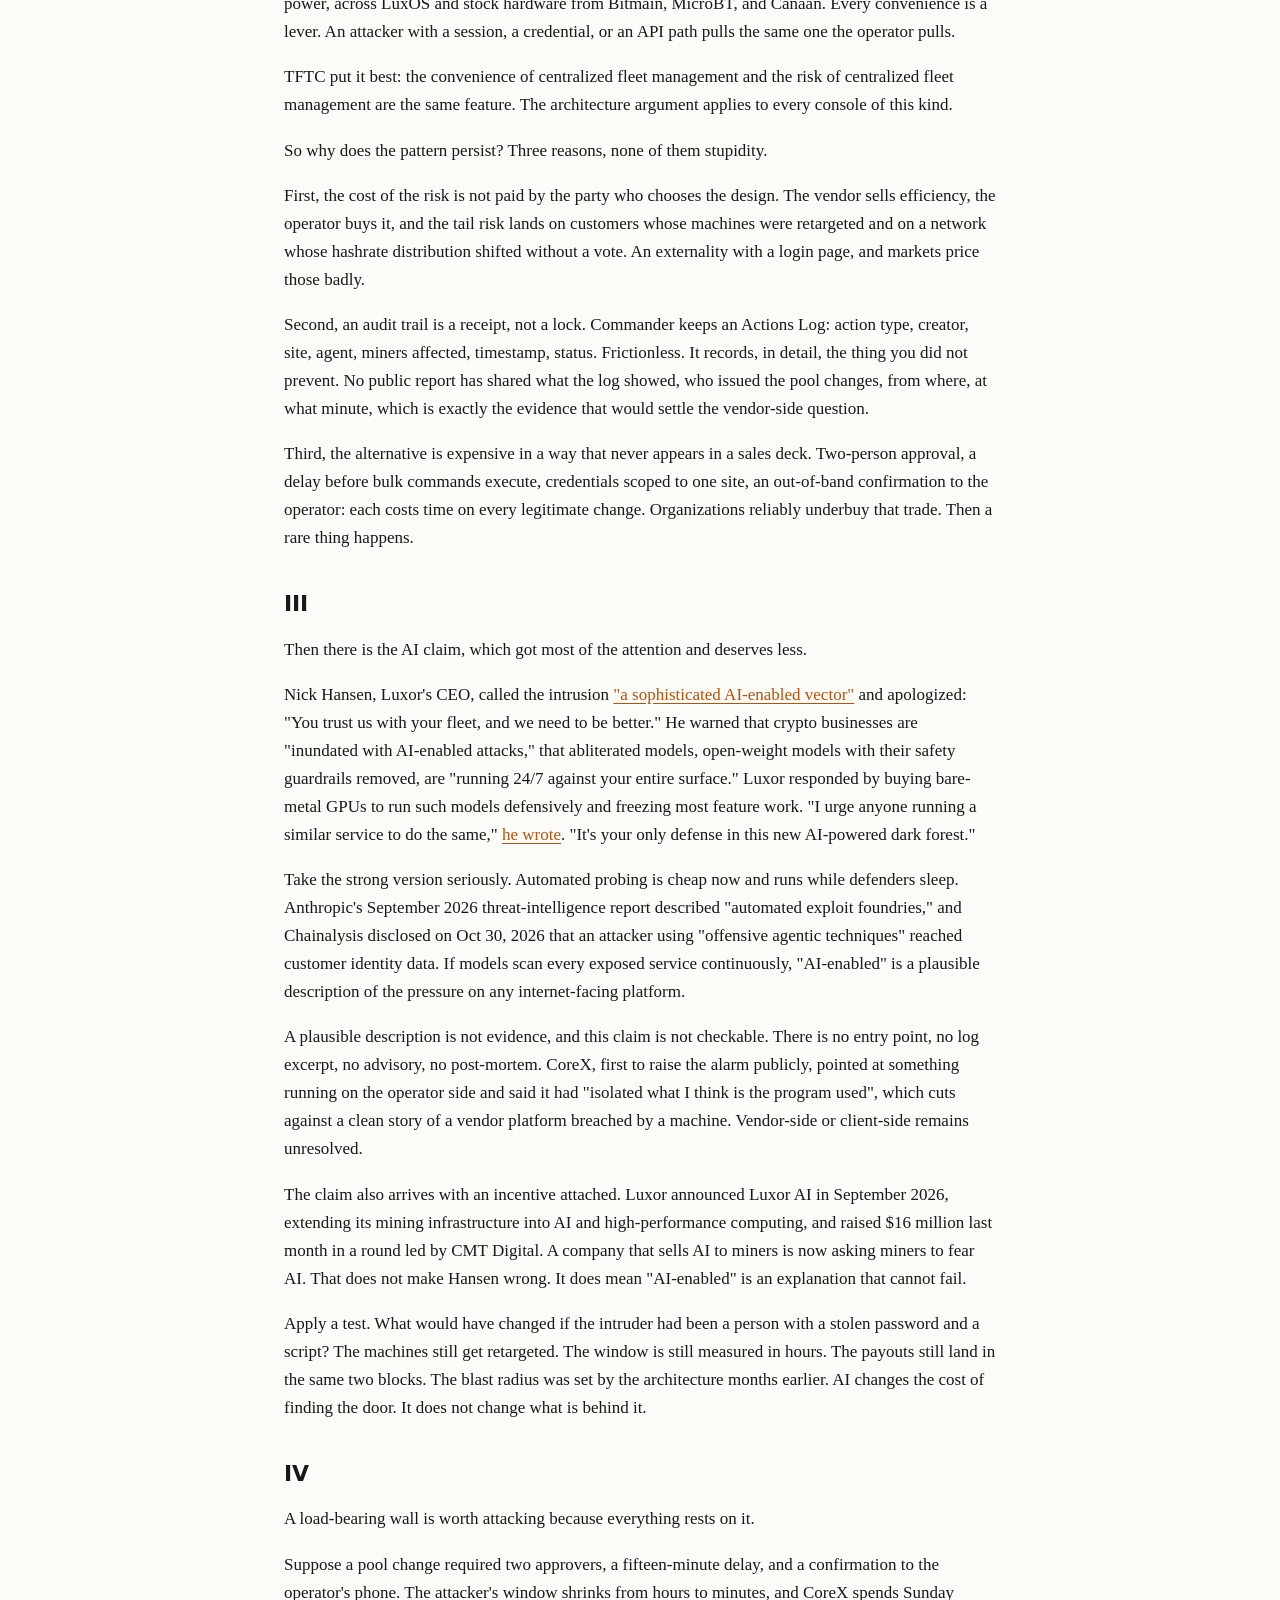
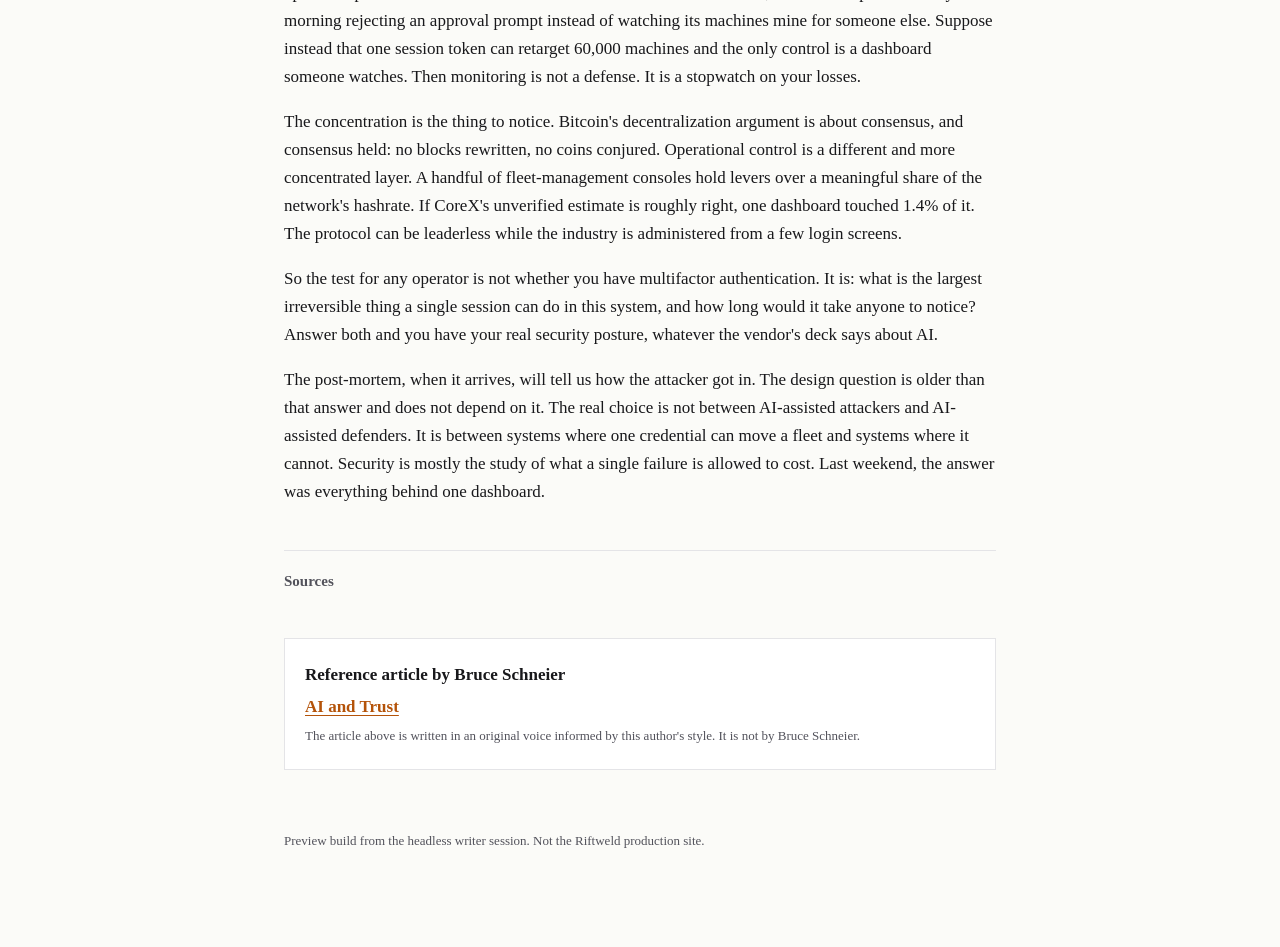
==== commit 43704b12: "Add relevant licensed photos alongside the diagrams" ====
--- a/articles/a-dashboard-is-a-load-bearing-wall.html
+++ b/articles/a-dashboard-is-a-load-bearing-wall.html
@@ -11,6 +11,7 @@
 <p>At about 6 p.m. Pacific on Nov 14, an intruder changed pool settings through Commander, Luxor Technology's fleet-management platform, and pointed customer machines at another pool for a limited window. Luxor's monitoring caught the redirect; engineers patched it within two hours and began restoring machines. Just over a dozen client accounts were affected, the company says. No data was leaked; the problem was confined to Commander, and Luxor Pool and LuxOS were untouched. Luxor will pay every affected client as if its machines had mined normally, and promises a post-mortem.</p>
 <p>Nothing in Bitcoin broke. No protocol rule bent, no key had to be stolen, no transaction was double-spent. Theft is the wrong word for what happened. Redirection is the right one, and that distinction matters more than the loss.</p>
 <h2>I</h2>
+<figure class="photo"><img src="../assets/img/server-rack.jpg" alt="The rear of a server rack with network cables" loading="lazy"><figcaption>One dashboard, one credential, one redirect: the load-bearing wall is the centralised layer. <a href="https://commons.wikimedia.org/wiki/File:Rear_of_rack_at_NERSC_data_center_-_closeup.jpg">Photo: Derrick Coetzee from Berkeley, CA, USA</a> / Wikimedia Commons (<a href="http://creativecommons.org/publicdomain/zero/1.0/deed.en">CC0</a>).</figcaption></figure>
 <p>The documented loss was small. <a href="https://x.com/CoreX_Hosting/status/2121802488898863443">CoreX Hosting</a>, a mining host caught in the redirect, raised the alarm at 03:08 UTC on Nov 15, "there is a big miner hack going on as we speak", and named the Bitcoin address <code>bc1qphukp9rjfc4rcej7erpm9ae20xmtspw8pcddrr</code> receiving work at OCEAN. CoreX estimated roughly 64,000 machines and about 13 exahashes per second, some 1.4% of a network then near 934 EH/s. <a href="https://x.com/luxor/status/2122018094914601464">Luxor has confirmed none of those numbers</a>. Three hours in, CoreX said the address still held 13 EH/s, changing miners back as fast as it could; later it revised that to about 100 petahashes per second. <a href="https://www.tftc.io/luxor-commander-hijack-ai-attack-hashrate-redirect-ocean">TFTC</a> noted OCEAN's dashboard briefly spiking to around 50 EH/s.</p>
 <p>The money was smaller. Two coinbase payouts reached the address: 0.08088977 BTC in block 975,995 at 17:22:50 UTC on Nov 15, and 0.08113106 BTC in block 976,029 at 22:54:00 UTC, 0.16202083 BTC, about $10,512 at the $64,883 price CoinGecko recorded on Nov 16. OCEAN's TIDES system pays proportionally, so an address can be paid without finding a block, and payments lag the work. Earlier, mempool.space developer Mononaut read OCEAN's dashboard as showing about 0.657 BTC of <a href="https://news.bitcoin.com/security/luxor-confirms-bitcoin-mining-hack-and-reveals-ai-enabled-attack/">"shares earned from stolen hash."</a> Estimated shares are not payments, and nothing public reconciles the two.</p>
 <p>The take's size is a distraction; the timeline is not. Luxor says it patched within two hours of detection. CoreX says the attack was still running at 03:57 UTC. Reconciling them is a job for the post-mortem, unpublished as of Nov 17. No CVE has been published either: Commander is proprietary, fixed server-side.</p>
--- a/assets/style.css
+++ b/assets/style.css
@@ -27,3 +27,7 @@
 .diagram { margin:26px 0; }
 .diagram svg { width:100%; height:auto; display:block; border:1px solid var(--line); border-radius:6px; background:#fbfbf8; }
 .diagram figcaption { font-size:13px; color:var(--muted); margin-top:8px; }
+
+.photo { margin:26px 0; }
+.photo img { width:100%; height:auto; display:block; border-radius:6px; border:1px solid var(--line); }
+.photo figcaption { font-size:13px; color:var(--muted); margin-top:8px; }
